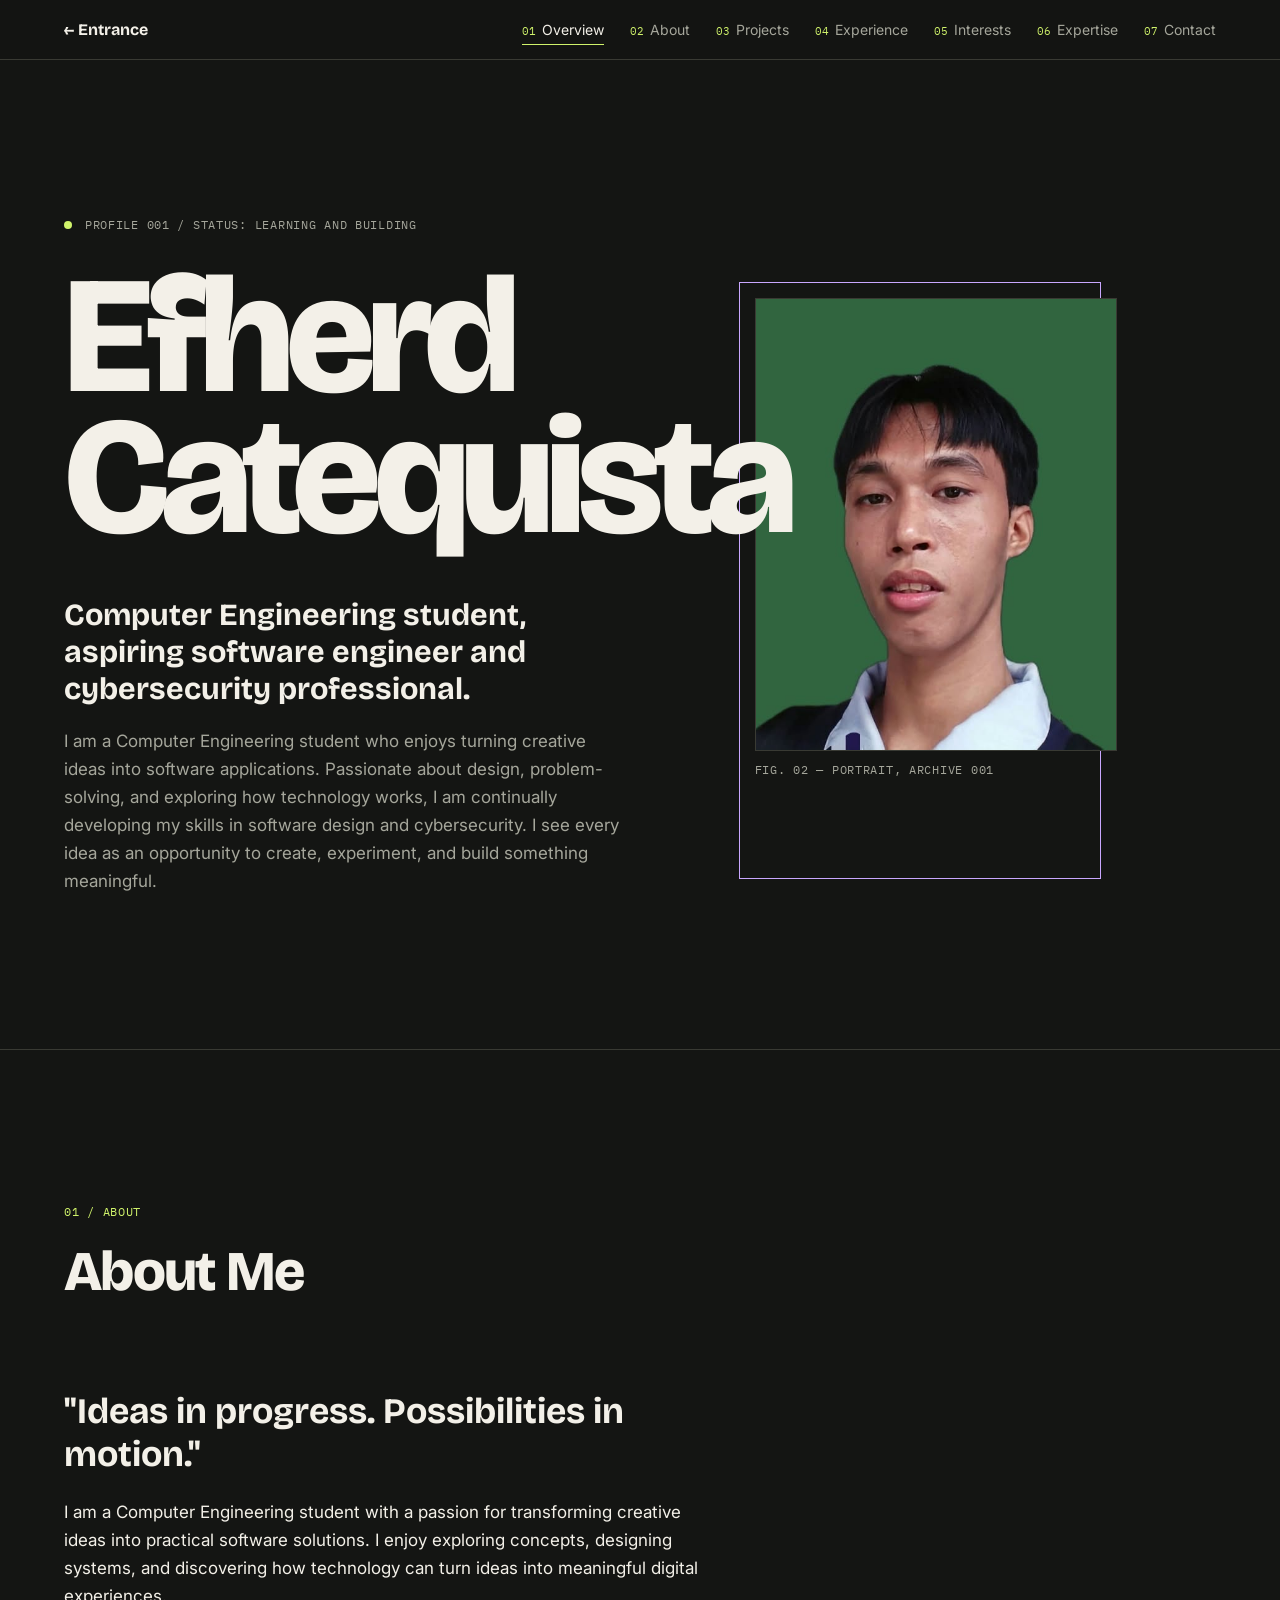
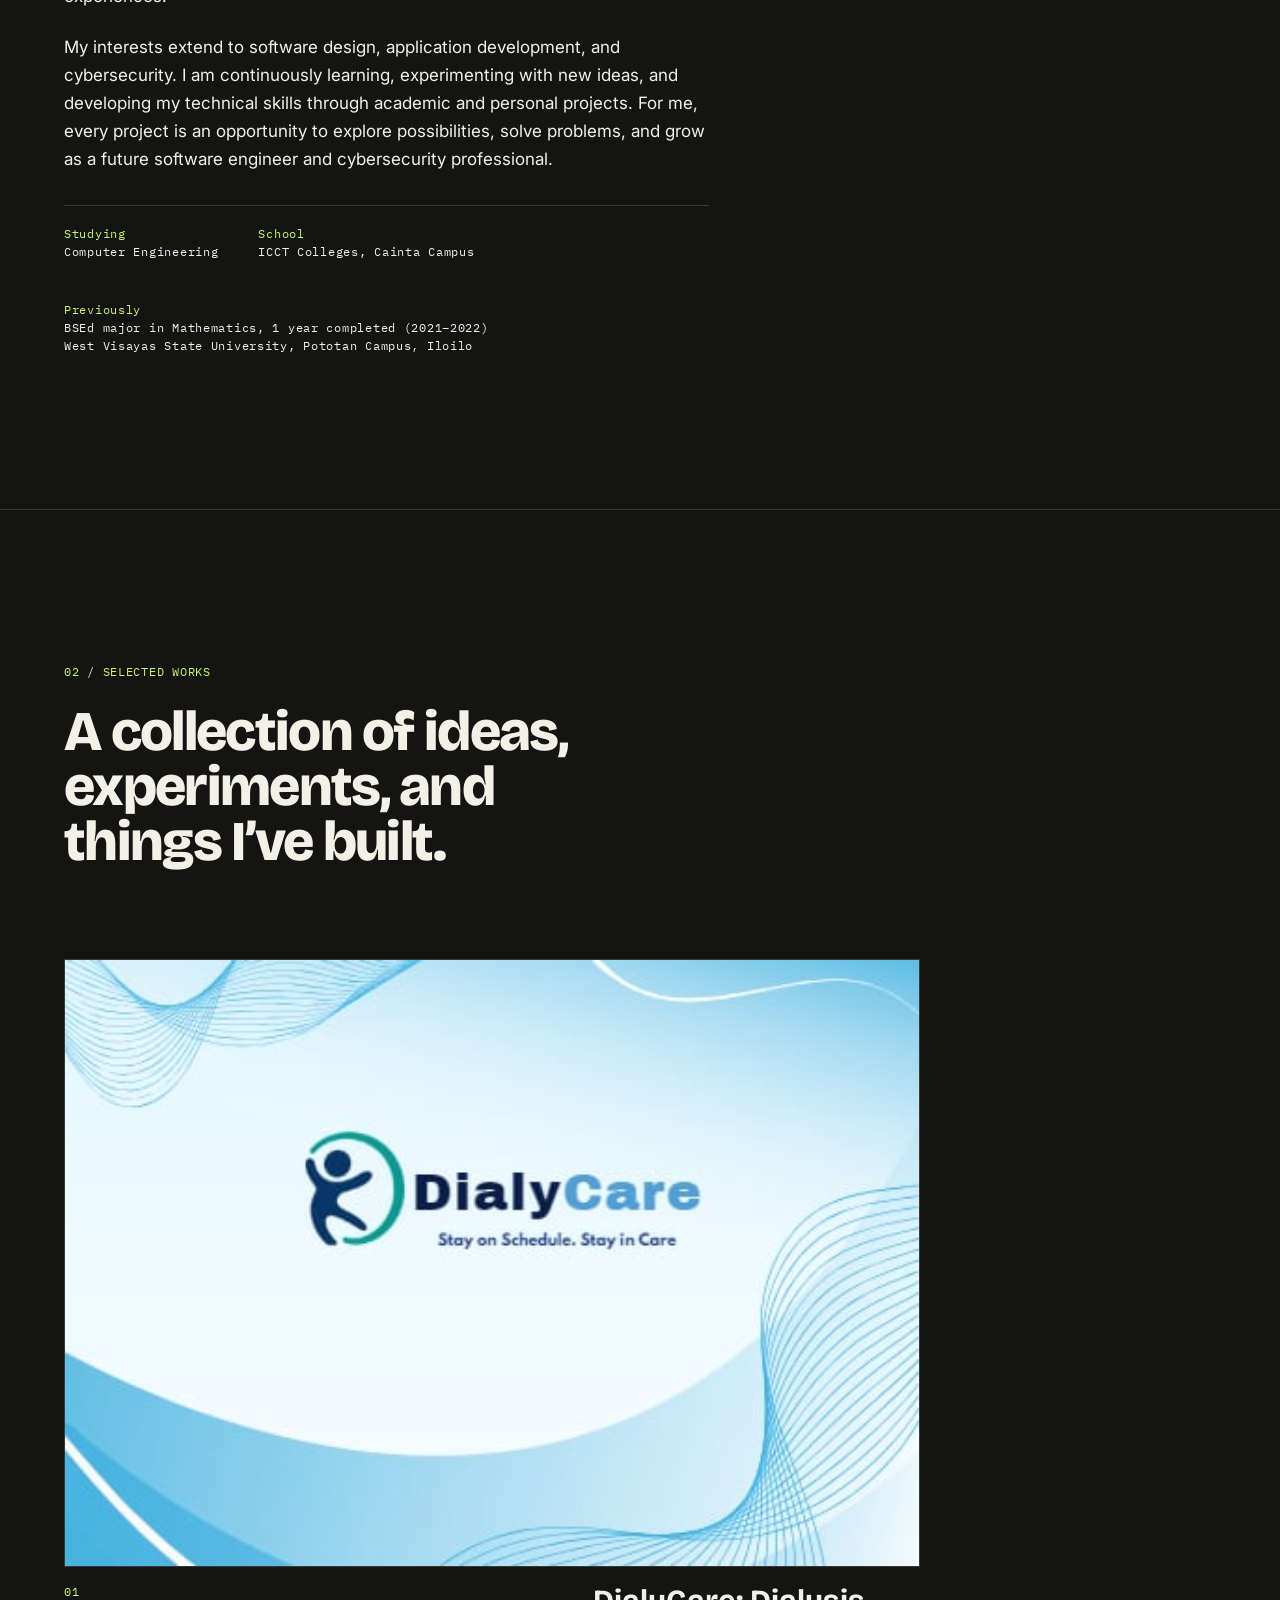
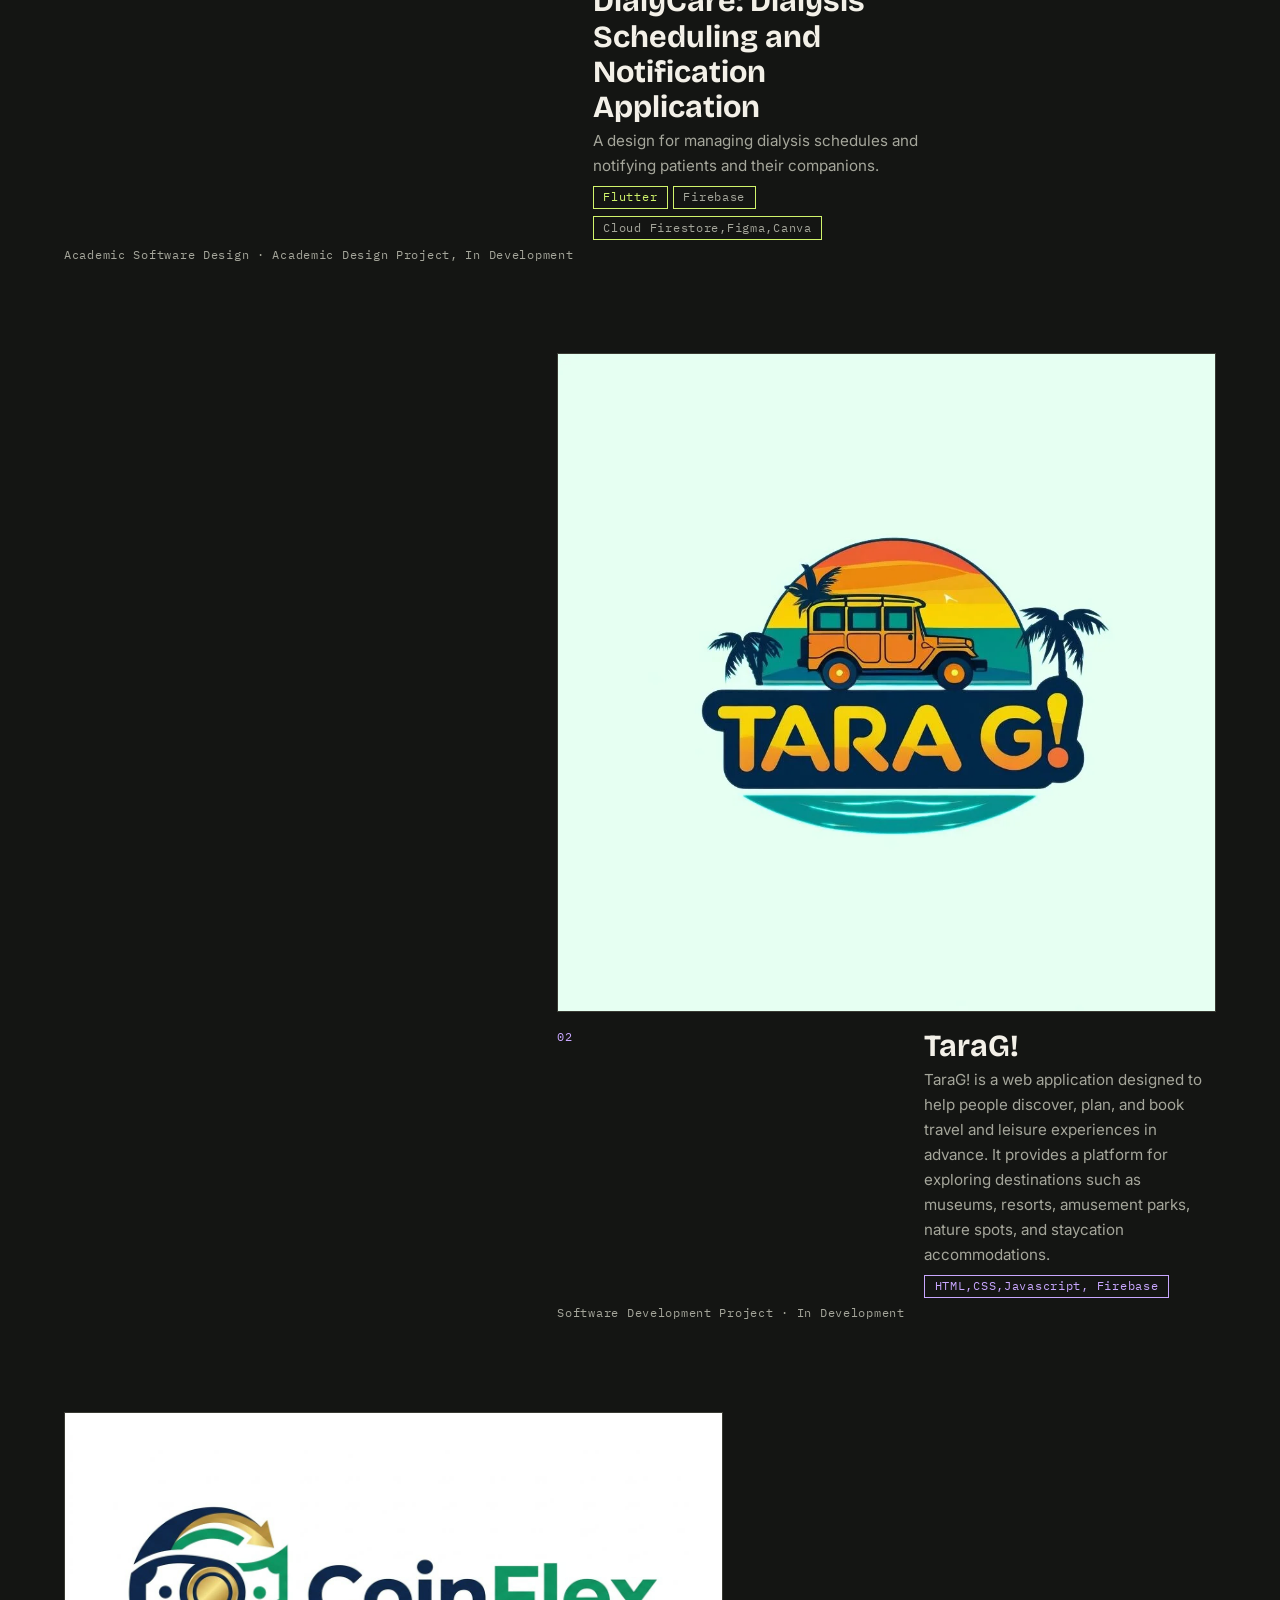
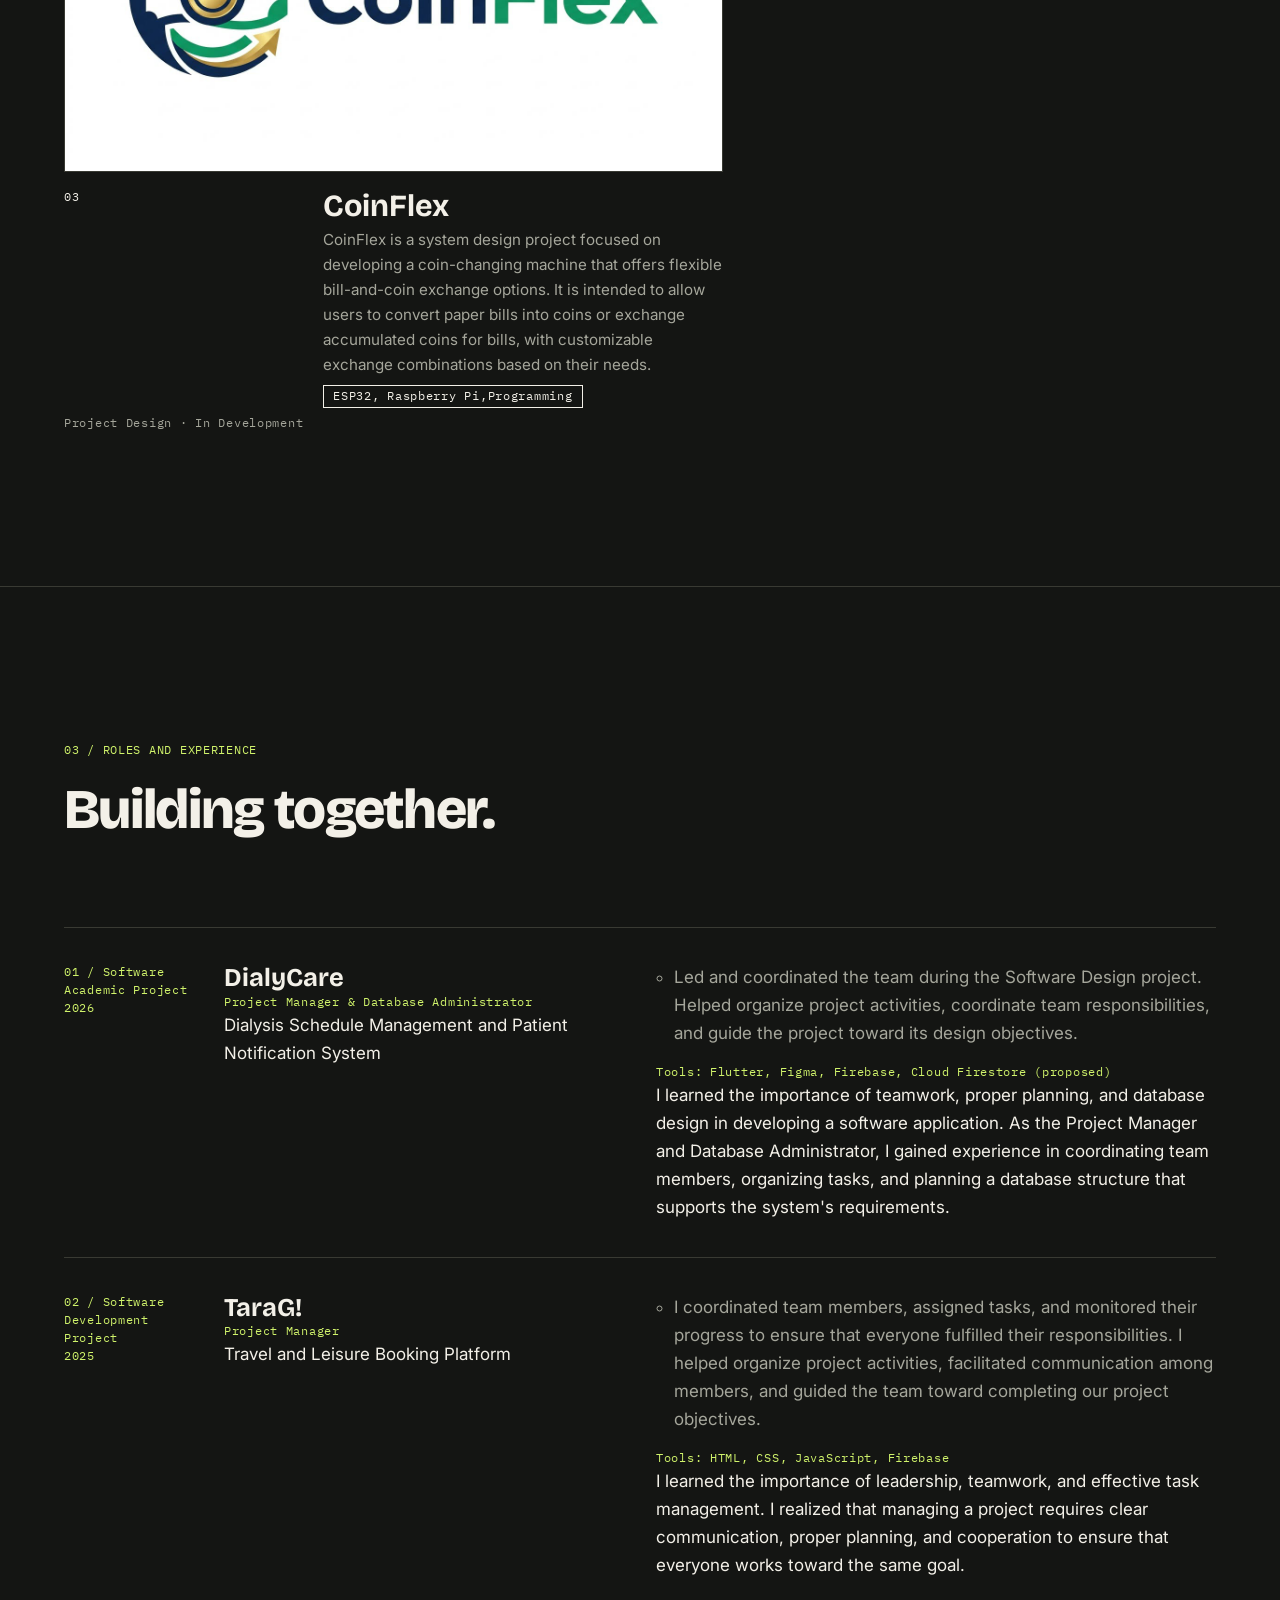
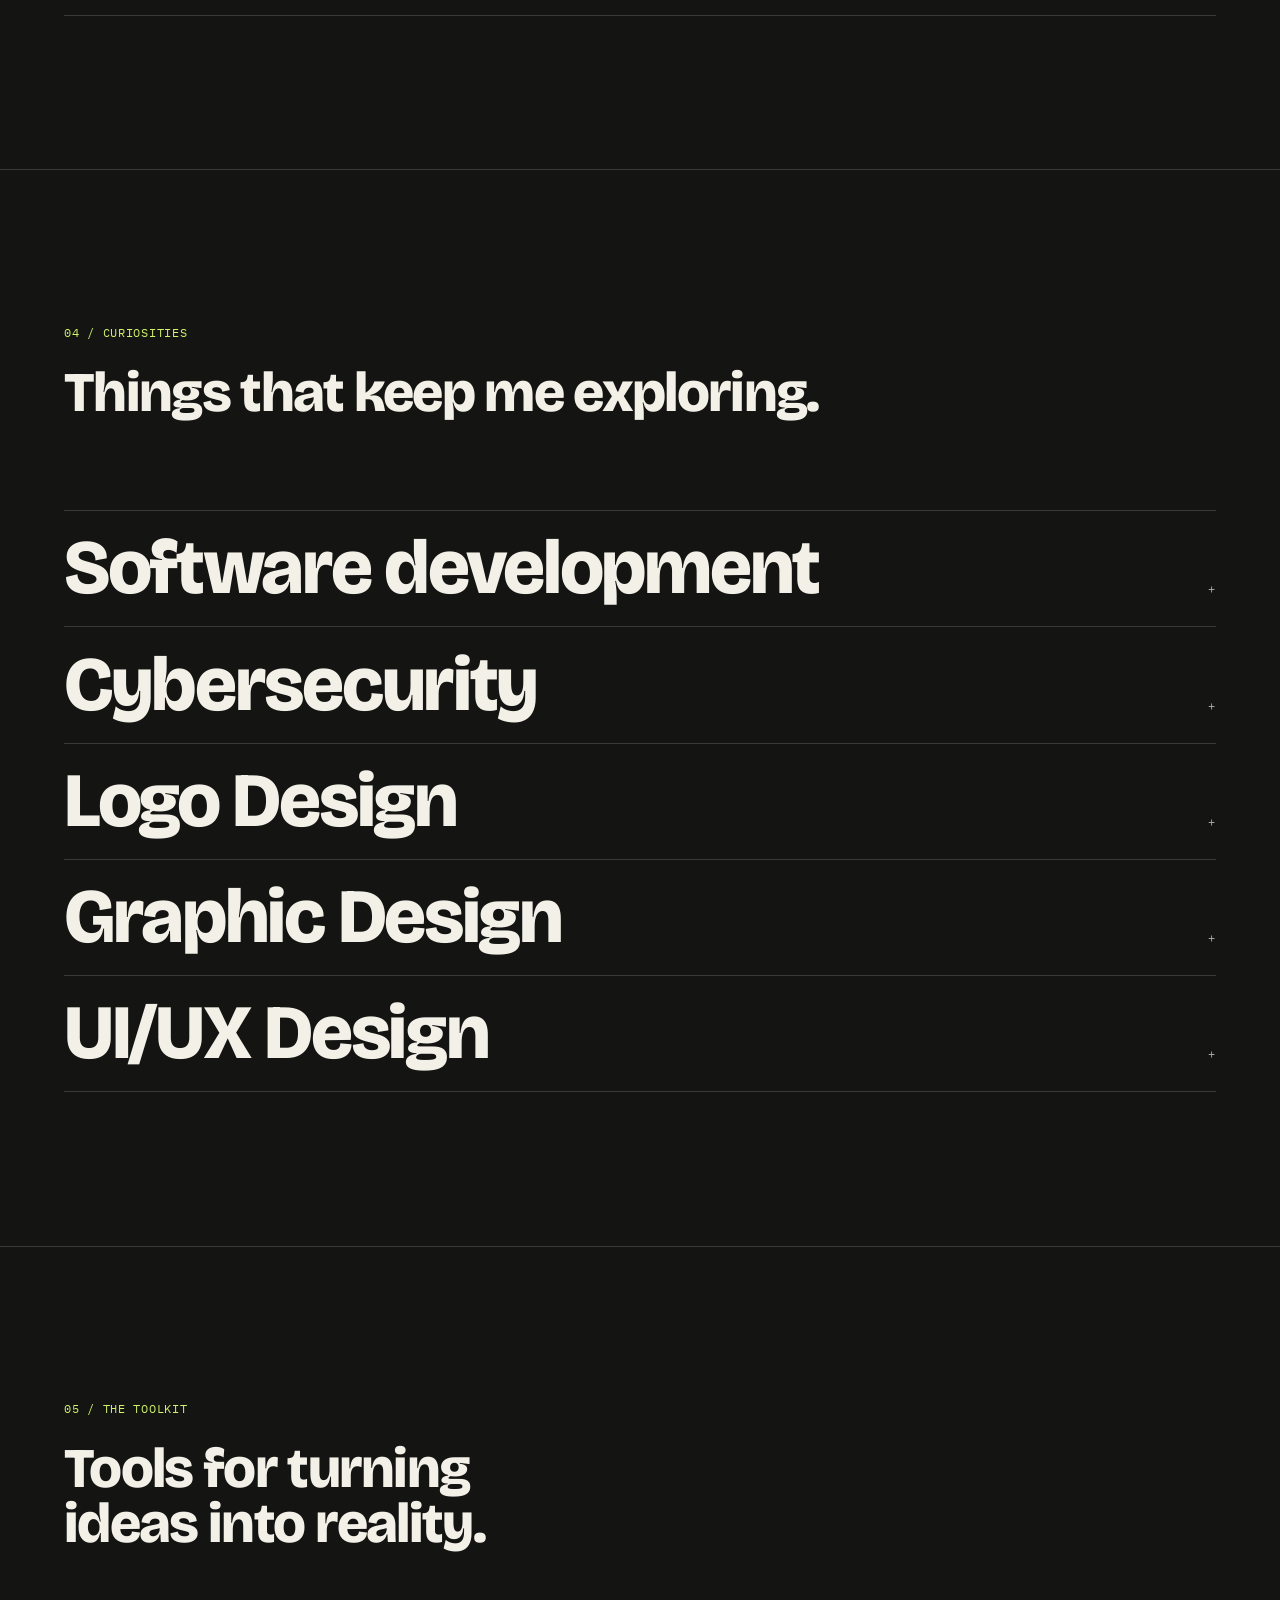
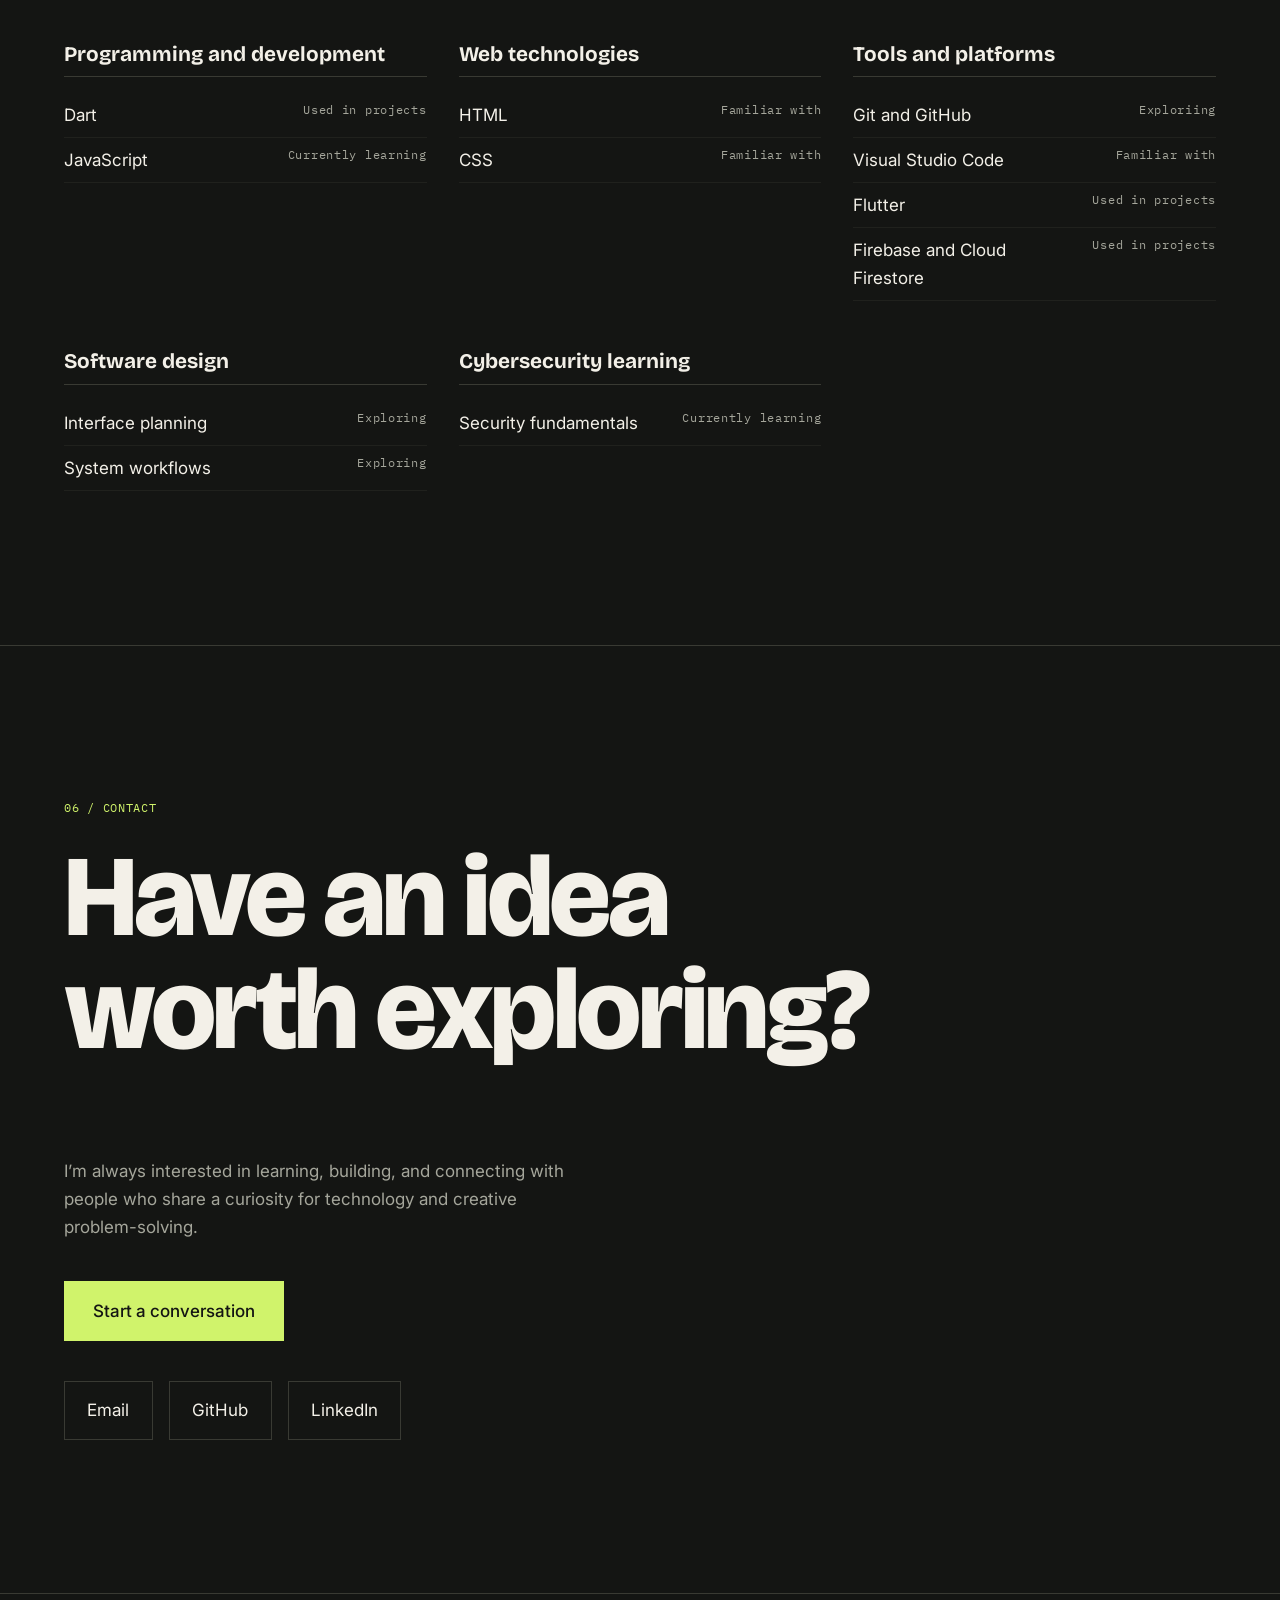
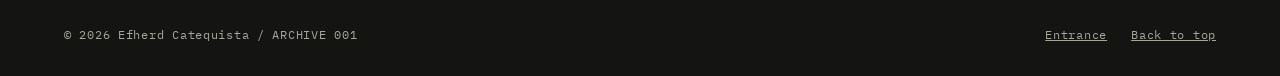
==== portfolio.html @ f5282146 "Add personal portfolio website" ====
<!DOCTYPE html>
<html lang="en">
<head>
<meta charset="utf-8">
<meta name="viewport" content="width=device-width, initial-scale=1">
<title>Portfolio — Efherd Catequista · The Digital Archive</title>
<meta name="description" content="Portfolio of a Computer Engineering student exploring software development, application design, and cybersecurity.">
<link rel="preconnect" href="https://fonts.googleapis.com">
<link rel="preconnect" href="https://fonts.gstatic.com" crossorigin>
<link href="https://fonts.googleapis.com/css2?family=Bricolage+Grotesque:opsz,wght@12..96,400;12..96,700;12..96,800&family=IBM+Plex+Mono:wght@400&family=Inter:wght@400;500&display=swap" rel="stylesheet">
<link rel="stylesheet" href="style.css">
</head>
<body class="page">
<a class="skip" href="#main">Skip to content</a>
<header id="site-nav" class="nav"></header>
<main id="main">
<section id="overview" class="section ov">
<p class="ov__meta mono"><i aria-hidden="true"></i>PROFILE 001 / STATUS: LEARNING AND BUILDING</p>
<h1 class="ov__title">Efherd<br>Catequista</h1>
<div class="ov__copy"><p class="ov__lead">Computer Engineering student, aspiring software engineer and cybersecurity professional.</p>
<p>I am a Computer Engineering student who enjoys turning creative ideas into software applications. Passionate about design, problem-solving, and exploring how technology works, I am continually developing my skills in software design and cybersecurity. I see every idea as an opportunity to create, experiment, and build something meaningful. </p></div>
<figure class="ov__fig"><div id="ov-fig"></div><figcaption class="mono">FIG. 02 — PORTRAIT, ARCHIVE 001</figcaption></figure>
</section>
<section id="about" class="section ">
<p class="label mono">01 / ABOUT</p>
<h2 class="display">About Me</h2>
<div class="about__grid"><div class="about__copy"><p class="about__big">"Ideas in progress. Possibilities in motion."</p>
<p>I am a Computer Engineering student with a passion for transforming creative ideas into practical software solutions. I enjoy exploring concepts, designing systems, and discovering how technology can turn ideas into meaningful digital experiences.</p>
<p>My interests extend to software design, application development, and cybersecurity. I am continuously learning, experimenting with new ideas, and developing my technical skills through academic and personal projects. For me, every project is an opportunity to explore possibilities, solve problems, and grow as a future software engineer and cybersecurity professional.</p></div>
<dl class="meta mono"><div><dt>Studying</dt><dd>Computer Engineering</dd></div><div><dt>School</dt><dd>ICCT Colleges, Cainta Campus</dd></div><div><dt>Previously</dt><dd>BSEd major in Mathematics, 1 year completed (2021–2022)<br>West Visayas State University, Pototan Campus, Iloilo</dd></div></dl></div>
</section>
<section id="projects" class="section ">
<p class="label mono">02 / SELECTED WORKS</p>
<h2 class="display">A collection of ideas, experiments, and things I’ve built.</h2>
<div id="gallery" class="gallery"></div>
</section>
<section id="experience" class="section ">
<p class="label mono">03 / ROLES AND EXPERIENCE</p>
<h2 class="display">Building together.</h2>
<ol id="roles" class="roles"></ol>
</section>
<section id="interests" class="section ">
<p class="label mono">04 / CURIOSITIES</p>
<h2 class="display">Things that keep me exploring.</h2>
<div id="interest-list" class="interests"></div>
</section>
<section id="expertise" class="section ">
<p class="label mono">05 / THE TOOLKIT</p>
<h2 class="display">Tools for turning ideas into reality.</h2>
<div id="skill-list" class="skills"></div>
</section>
<section id="contact" class="section contact">
<p class="label mono">06 / CONTACT</p>
<h2 class="display display--xl">Have an idea worth exploring?</h2>
<p class="contact__text">I’m always interested in learning, building, and connecting with people who share a curiosity for technology and creative problem-solving.</p>
<a class="btn" id="contact-main" href="#contact">Start a conversation</a>
<ul id="contact-list" class="contact__links"></ul>
</section>
</main>
<footer id="site-footer" class="footer mono"></footer>
<dialog id="case" class="case" aria-labelledby="case-title"><button class="case__close" id="case-close">Back to gallery</button><div id="case-body"></div></dialog>
<script src="script.js"></script>
</body>
</html>
---- style.css ----
/* ===== Design tokens ===== */
:root{--bg:#141513;--bg2:#20211D;--text:#F3F0E8;--muted:#A5A69B;--accent:#D0F36B;--accent2:#C9A7FF;--line:#393A33;
--display:'Bricolage Grotesque',system-ui,sans-serif;--body:'Inter',system-ui,sans-serif;--mono:'IBM Plex Mono',ui-monospace,monospace;
--pad:clamp(1.25rem,5vw,5rem)}
*{box-sizing:border-box;margin:0}
html{scroll-behavior:smooth;scroll-padding-top:4rem}
body{background:var(--bg);color:var(--text);font:400 1.0625rem/1.65 var(--body);overflow-x:hidden}
img{max-width:100%;display:block}
a{color:inherit}
:focus-visible{outline:2px solid var(--accent);outline-offset:3px}
.skip{position:absolute;left:-999px}.skip:focus{left:1rem;top:1rem;background:var(--accent);color:#141513;padding:.5rem 1rem;z-index:99}
.mono{font:400 .75rem/1.5 var(--mono);letter-spacing:.06em;color:var(--muted)}
.display{font:800 clamp(2.4rem,6.5vw,6rem)/.98 var(--display);letter-spacing:-.03em;max-width:16ch;text-wrap:balance}
.display--xl{font-size:clamp(3rem,9vw,8.5rem);max-width:12ch}
.label{margin-bottom:1.5rem;color:var(--accent)}
.section{padding:clamp(5rem,12vw,10rem) var(--pad);border-top:1px solid var(--line)}
.section>.display{margin-bottom:clamp(3rem,7vw,6rem);font-size:clamp(2.2rem,5vw,3.5rem);max-width:22ch}
.section>.display--xl{font-size:clamp(3rem,9vw,8rem);max-width:12ch}

/* Nav */
.nav{position:fixed;inset:0 0 auto;z-index:50;display:flex;justify-content:space-between;align-items:center;padding:.9rem var(--pad);background:rgba(20,21,19,.92);border-bottom:1px solid var(--line)}
.nav__brand{font:700 1rem var(--display);text-decoration:none}
.nav__menu{display:flex;gap:1.6rem;font-size:.875rem}
.nav__menu a{text-decoration:none;color:var(--muted);padding:.2rem 0;border-bottom:1px solid transparent;transition:color .2s,border-color .2s}
.nav__menu a:hover,.nav__menu a.active{color:var(--text);border-color:var(--accent)}
.nav__toggle{display:none;background:none;color:var(--text);border:1px solid var(--line);padding:.5rem 1rem;font:inherit;cursor:pointer}

/* Hero */
.btn{display:inline-block;background:var(--accent);color:#141513;font-weight:500;padding:1rem 1.8rem;text-decoration:none;position:relative;overflow:hidden;transition:transform .25s}
.btn:hover{transform:translate(-3px,-3px);box-shadow:3px 3px 0 var(--text)}
.link{text-decoration:none;border-bottom:1px solid var(--line);padding-bottom:2px;transition:border-color .2s}
.link:hover{border-color:var(--accent)}
@keyframes rise{from{opacity:0;transform:translateY(40px)}}
@keyframes fade{from{opacity:0}}

/* Figures & placeholders */
.fig{position:relative;border:1px solid var(--line);background:var(--bg2);overflow:hidden}
.fig img{width:100%;height:100%;object-fit:cover;transition:transform .6s}
.fig:hover img{transform:scale(1.04)}
.fig--portrait{aspect-ratio:4/5}.fig--wide{aspect-ratio:16/10}.fig--tall{aspect-ratio:3/4}.fig--sq{aspect-ratio:1}
.ph{position:absolute;inset:0;display:flex;flex-direction:column;justify-content:center;align-items:center;gap:.4rem;text-align:center;padding:1rem;border:1px dashed var(--line);margin:.6rem;inset:0}
.ph b{font:700 1rem var(--display);color:var(--text)}

/* About */
.about__grid{display:grid;grid-template-columns:repeat(12,1fr);gap:2rem var(--pad)}
.about__copy{grid-column:1/8;display:grid;gap:1.4rem;max-width:62ch}
.about__big{font:700 clamp(1.5rem,2.8vw,2.4rem)/1.2 var(--display)}
.about__grid figure{grid-column:9/13;margin-top:4rem}
.meta{grid-column:1/8;display:flex;gap:2.5rem;flex-wrap:wrap;border-top:1px solid var(--line);padding-top:1.2rem}
.meta dt{color:var(--accent)}.meta dd{color:var(--text)}

/* Gallery: deliberately uneven placement */
.gallery{display:grid;grid-template-columns:repeat(12,1fr);gap:clamp(3rem,7vw,6rem) 2rem}
.piece{cursor:pointer;background:none;border:0;color:inherit;text-align:left;font:inherit;padding:0}
.piece:nth-child(1){grid-column:1/10}
.piece:nth-child(2){grid-column:6/13}
.piece:nth-child(3){grid-column:1/8}
.piece:nth-child(n+4){grid-column:span 6}
.piece__cap{display:grid;grid-template-columns:auto 1fr;gap:.2rem 1.2rem;margin-top:1rem}
.piece__cap .mono:first-child{color:var(--accent);grid-row:span 3}
.piece h3{font:700 clamp(1.3rem,2.4vw,2rem)/1.15 var(--display)}
.piece p{color:var(--muted);font-size:.95rem;max-width:52ch}
.piece .tag,.piece__cap .mono:first-child{border-color:var(--pc,var(--accent))}.piece__cap .mono:first-child{color:var(--pc,var(--accent))}
.piece:hover h3{text-decoration:underline;text-decoration-color:var(--accent);text-underline-offset:6px}
.tag{display:inline-block;border:1px solid var(--line);padding:.1rem .6rem;margin:.2rem .3rem .2rem 0}

/* Roles */
.roles{list-style:none;padding:0}
.role{display:grid;grid-template-columns:8rem 1fr 1.4fr;gap:2rem;padding:2.2rem 0;border-top:1px solid var(--line)}
.role:last-child{border-bottom:1px solid var(--line)}
.role h3{font:700 1.6rem/1.15 var(--display)}
.role ul{padding-left:1.1rem;color:var(--muted)}
.role .mono{color:var(--accent)}

/* Interests */
.interests{border-top:1px solid var(--line)}
.int{border-bottom:1px solid var(--line)}
.int button{all:unset;box-sizing:border-box;width:100%;cursor:pointer;display:flex;justify-content:space-between;align-items:baseline;padding:1.2rem 0;font:800 clamp(2rem,6vw,5rem)/1 var(--display);letter-spacing:-.03em;transition:color .2s,padding .3s}
.int button:hover,.int button[aria-expanded=true]{color:var(--accent);padding-left:1rem}
.int button:focus-visible{outline:2px solid var(--accent)}
.int .mono{font-weight:400;letter-spacing:.06em}
.int p{max-height:0;overflow:hidden;color:var(--muted);max-width:60ch;transition:max-height .4s,padding .4s}
.int button[aria-expanded=true]+p{max-height:12rem;padding-bottom:1.4rem}

/* Skills */
.skills{display:grid;grid-template-columns:repeat(3,1fr);gap:3rem 2rem}
.skills h3{font:700 1.3rem var(--display);border-bottom:1px solid var(--line);padding-bottom:.6rem;margin-bottom:1rem}
.skills .mono{display:block}
.skills ul{list-style:none;padding:0}
.skills li{display:flex;justify-content:space-between;gap:1rem;padding:.5rem 0;border-bottom:1px solid var(--bg2);transition:padding .2s,color .2s}
.skills li:hover{padding-left:.5rem;color:var(--accent)}
.lvl{white-space:nowrap}

/* Contact */
.contact__text{max-width:48ch;color:var(--muted);margin:2.5rem 0}
.contact__links{list-style:none;padding:0;display:flex;flex-wrap:wrap;gap:1rem}
.contact__links a{display:block;border:1px solid var(--line);padding:.9rem 1.4rem;text-decoration:none;transition:background .2s,color .2s,border-color .2s}
.contact__links a:hover{background:var(--accent);color:#141513;border-color:var(--accent)}
.footer{display:flex;justify-content:space-between;flex-wrap:wrap;gap:1rem;padding:2rem var(--pad);border-top:1px solid var(--line)}
.footer nav{display:flex;gap:1.5rem}

/* Case study */
.case{width:min(1000px,94vw);max-height:92vh;background:var(--bg);color:var(--text);border:1px solid var(--line);padding:clamp(1.2rem,4vw,3rem);overflow:auto}
.case::backdrop{background:rgba(0,0,0,.8)}
.case[open]{animation:fade .3s}
.case__close{position:sticky;top:0;float:right;background:var(--accent);color:#141513;border:0;padding:.6rem 1.1rem;font:500 .9rem var(--body);cursor:pointer}
.case h2{font:800 clamp(2rem,5vw,3.6rem)/1 var(--display);letter-spacing:-.03em;margin:.8rem 0 1.5rem;max-width:18ch}
.case h4{font:400 .75rem var(--mono);color:var(--accent);margin:2rem 0 .4rem;letter-spacing:.06em}
.case ul{padding-left:1.1rem}.case p,.case li{color:var(--muted);max-width:68ch}
.case .figs{display:grid;grid-template-columns:repeat(3,1fr);gap:1rem;margin-top:2rem}

/* Scroll reveal: one gentle fade, only for the gallery items */
.reveal{opacity:0;transition:opacity .8s}.reveal.in{opacity:1}

/* Tablet & mobile */
@media(max-width:900px){
 .nav__toggle{display:block}
 .nav__menu{position:fixed;inset:3.6rem 0 auto;flex-direction:column;gap:0;background:var(--bg);border-bottom:1px solid var(--line);display:none}
 .nav__menu.open{display:flex}.nav__menu a{padding:1rem var(--pad);border-bottom:1px solid var(--line)}
 .about__copy,.about__grid figure,.meta{grid-column:1/-1}.about__grid figure{margin-top:0;max-width:24rem}
 .gallery{display:flex;flex-direction:column}.piece{width:100%!important}.piece:nth-child(even){width:82%!important;align-self:flex-end}
 .role{grid-template-columns:1fr;gap:.8rem}
 .skills{grid-template-columns:1fr}.case .figs{grid-template-columns:1fr}
}
@media(prefers-reduced-motion:reduce){html{scroll-behavior:auto}*,*::before,*::after{animation:none!important;transition:none!important}.reveal{opacity:1}}

figure figcaption{margin-top:.6rem}
.nav__menu a span{color:var(--accent);margin-right:.4rem;font:400 .7rem var(--mono)}
.nav__menu a[aria-current=page]{color:var(--text);border-color:var(--accent)}
.page main{padding-top:4.5rem;animation:fade .5s}
.page .section:first-child{border-top:0}
.about__grid .tall{margin-top:4rem}

/* ===== Entrance ===== */
.entrance{overflow:hidden}
.e{animation:rise .8s var(--d,0s) cubic-bezier(.2,.7,.2,1) both}
.enter{display:inline-flex;gap:1rem;align-items:center;padding:1.1rem 1.8rem;border:1px solid var(--accent);color:var(--accent);font:500 .9rem var(--body);letter-spacing:.12em;text-transform:uppercase;text-decoration:none;position:relative;overflow:hidden;isolation:isolate;transition:color .3s}
.enter::before{content:"";position:absolute;inset:0;background:var(--accent);transform:translateX(-101%);transition:transform .4s cubic-bezier(.2,.7,.2,1);z-index:-1}
.enter:hover,.enter:focus-visible{color:#141513}.enter:hover::before,.enter:focus-visible::before{transform:none}
.enter i{font-style:normal;transition:transform .3s}.enter:hover i{transform:translate(4px,-4px)}
.enter{animation:rise .8s 1.3s both,ring 1.6s 2.2s 2 ease-out}
@keyframes ring{from{box-shadow:0 0 0 0 rgba(208,243,107,.45)}to{box-shadow:0 0 0 18px rgba(208,243,107,0)}}
.veil{position:fixed;inset:0;background:var(--bg);opacity:0;pointer-events:none;transition:opacity .4s;z-index:90}
.leaving .veil{opacity:1}
.veil::after{content:"";position:absolute;left:0;right:0;top:50%;height:1px;background:var(--accent);transform:scaleX(0);transform-origin:left;transition:transform .45s cubic-bezier(.7,0,.2,1)}
.leaving .veil::after{transform:scaleX(1)}
.veil.on{opacity:1;transition:none}.veil.on::after{transform:scaleX(1);transform-origin:right;transition:none}
@media(max-width:900px){
 .about__grid .tall{margin-top:0}
}

/* Entrance additions */
/* Portfolio overview */
.ov{display:grid;grid-template-columns:repeat(12,1fr);gap:0 2rem;padding-top:clamp(7rem,12vw,9rem)!important}
.ov__meta{grid-column:1/-1;display:flex;gap:.8rem;align-items:center;margin-bottom:2rem}
.ov__meta i{width:8px;height:8px;border-radius:50%;background:var(--accent)}
.ov__title{grid-column:1/-1;grid-row:2;position:relative;z-index:2;font:800 clamp(3.6rem,13vw,11rem)/.85 var(--display);letter-spacing:-.05em}
.ov__copy{grid-column:1/7;grid-row:3;margin-top:3rem;display:grid;gap:1.2rem;max-width:52ch}
.ov__lead{font:700 clamp(1.3rem,2.4vw,2rem)/1.2 var(--display)}
.ov__copy p:last-child{color:var(--muted)}
.ov__fig{grid-column:8/12;grid-row:2/4;position:relative;margin-top:2rem}
.ov__fig::before{content:"";position:absolute;inset:-1rem 1rem 1rem -1rem;border:1px solid var(--accent2)}
.ov__fig .fig{position:relative;aspect-ratio:4/5}
.contact .btn{margin-bottom:2rem}

/* Entrance: ambient motion + click-anywhere */

/* Whale and water */

/* Entrance world */
.entrance{overflow:hidden!important}
.world{position:fixed;inset:0}
#world{position:absolute;inset:0;width:100%;height:100%;touch-action:none;cursor:grab}
#world:active{cursor:grabbing}
.world::after{content:"";position:absolute;inset:0;pointer-events:none;background:radial-gradient(ellipse at center,transparent 50%,var(--bg) 100%)}
.hud{position:absolute;z-index:2;pointer-events:none}
.hud--top{inset:1.5rem var(--pad) auto;display:flex;justify-content:space-between}
.hud--fig{left:var(--pad);bottom:2rem;width:min(9rem,28vw)}
.hud--fig .fig{aspect-ratio:3/4}
.hud--cta{right:var(--pad);bottom:2rem;max-width:26rem;text-align:right;display:grid;gap:.8rem;justify-items:end}
.hud--cta .enter{pointer-events:auto}
.hud .role{color:var(--muted);font-size:.95rem}
.hud .quote{font:700 clamp(1.1rem,2vw,1.6rem)/1.15 var(--display)}
.sr{position:absolute;width:1px;height:1px;overflow:hidden;clip:rect(0 0 0 0)}
@media(max-width:700px){.hud .role{display:none}.hud--cta{max-width:calc(100% - 34vw - 2*var(--pad))}}

/* Once a picture loads, the frame takes its natural shape so nothing is cropped */
.fig.fit{aspect-ratio:auto}
.fig.fit img{height:auto;object-fit:contain}

/* Project and screenshot frames never crop: the frame follows the picture's own shape */
.fig:not(.fig--portrait){aspect-ratio:auto}
.fig:not(.fig--portrait):has(.ph){min-height:14rem}
.fig:not(.fig--portrait) img{display:block;width:100%;height:auto;object-fit:contain}

/* DialyCare panel: portrait phone screenshot on the left, the other two stacked on the right */
.case .figs{grid-template-columns:5fr 7fr;align-items:start}
.case .figs .fig:first-child{grid-row:span 2}
@media(max-width:700px){.case .figs{grid-template-columns:1fr}.case .figs .fig:first-child{grid-row:auto}}

/* DialyCare panel, version 3 (search "version 3" to confirm this file is the new one):
   each picture is sized by its own shape, so pictures in a row are the same height and no frame has empty space */
.case .figs{display:flex;flex-wrap:wrap;gap:1rem;align-items:flex-start}
.case .figs .fig{flex:var(--r,1) 1 0;min-width:0}
.case .figs .fig:nth-child(3){flex:0 0 min(100%,34rem)}
@media(max-width:700px){.case .figs .fig,.case .figs .fig:nth-child(3){flex:1 1 100%}}
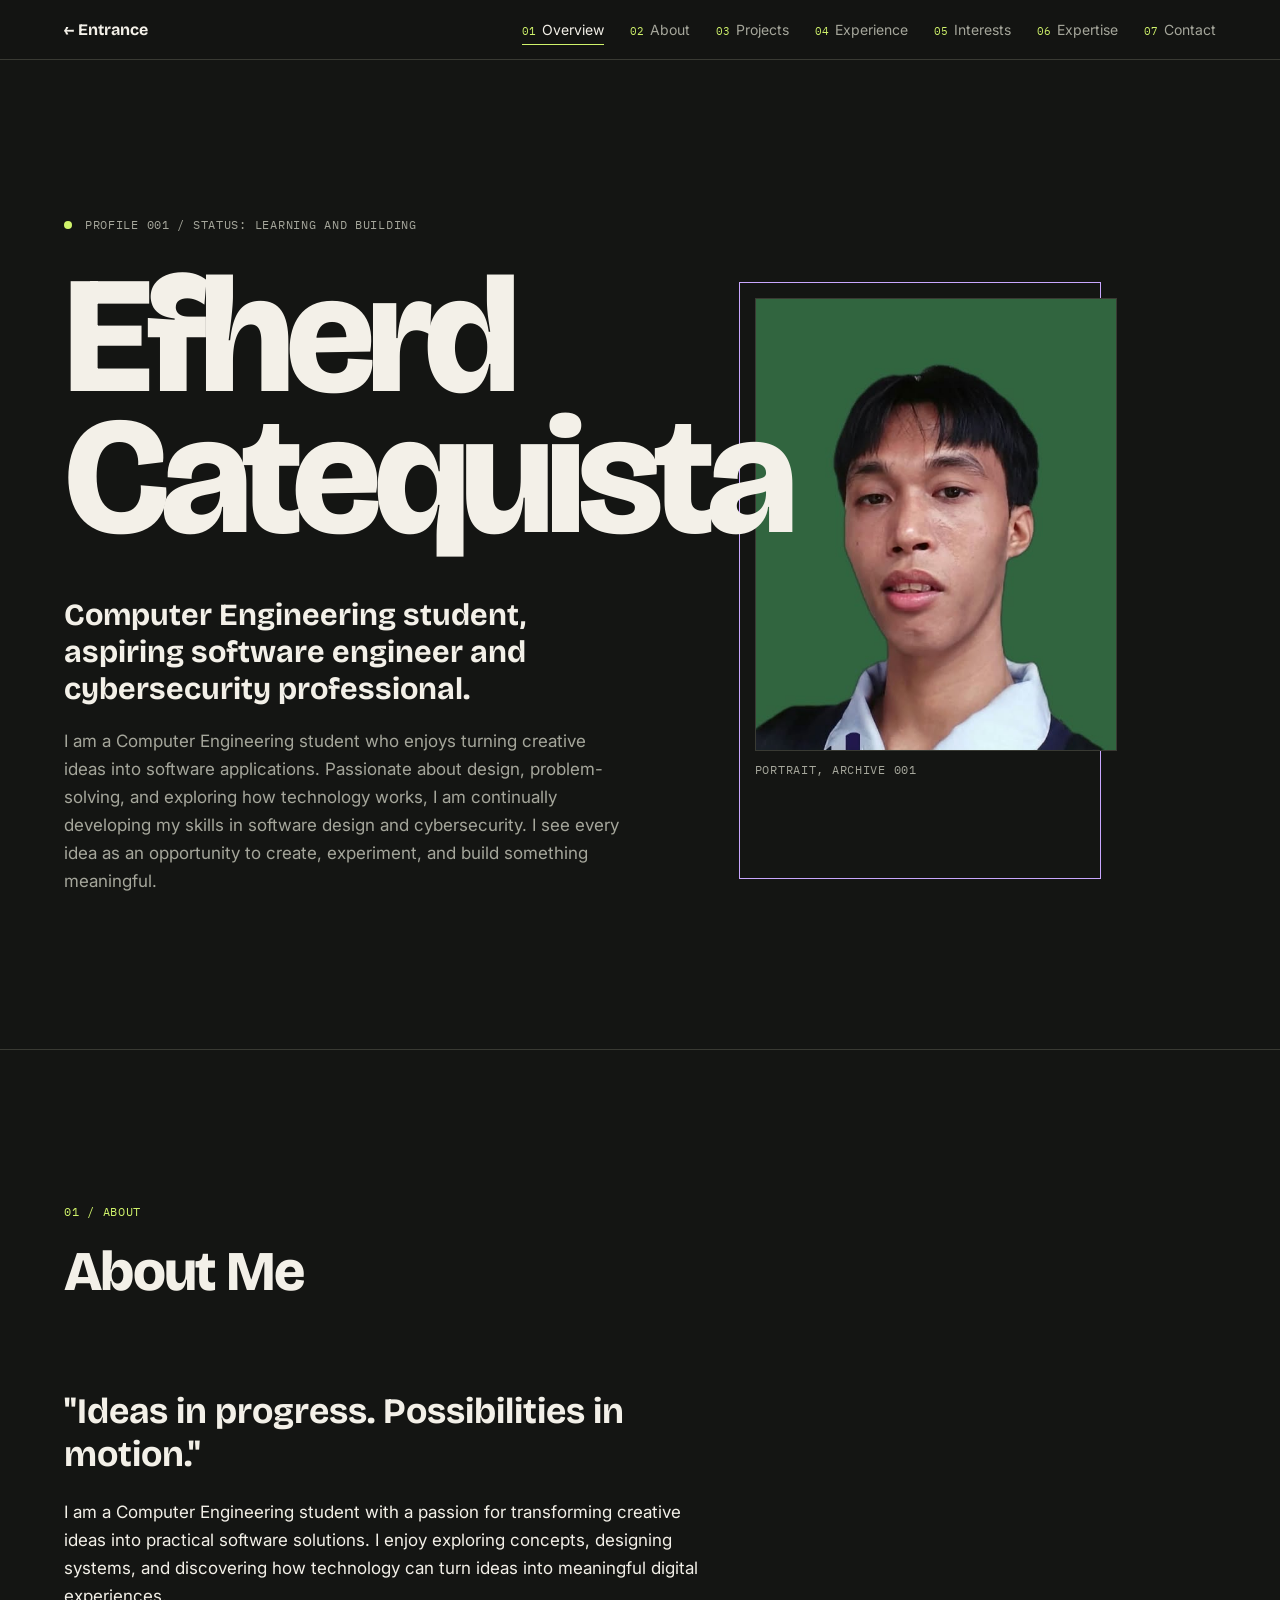
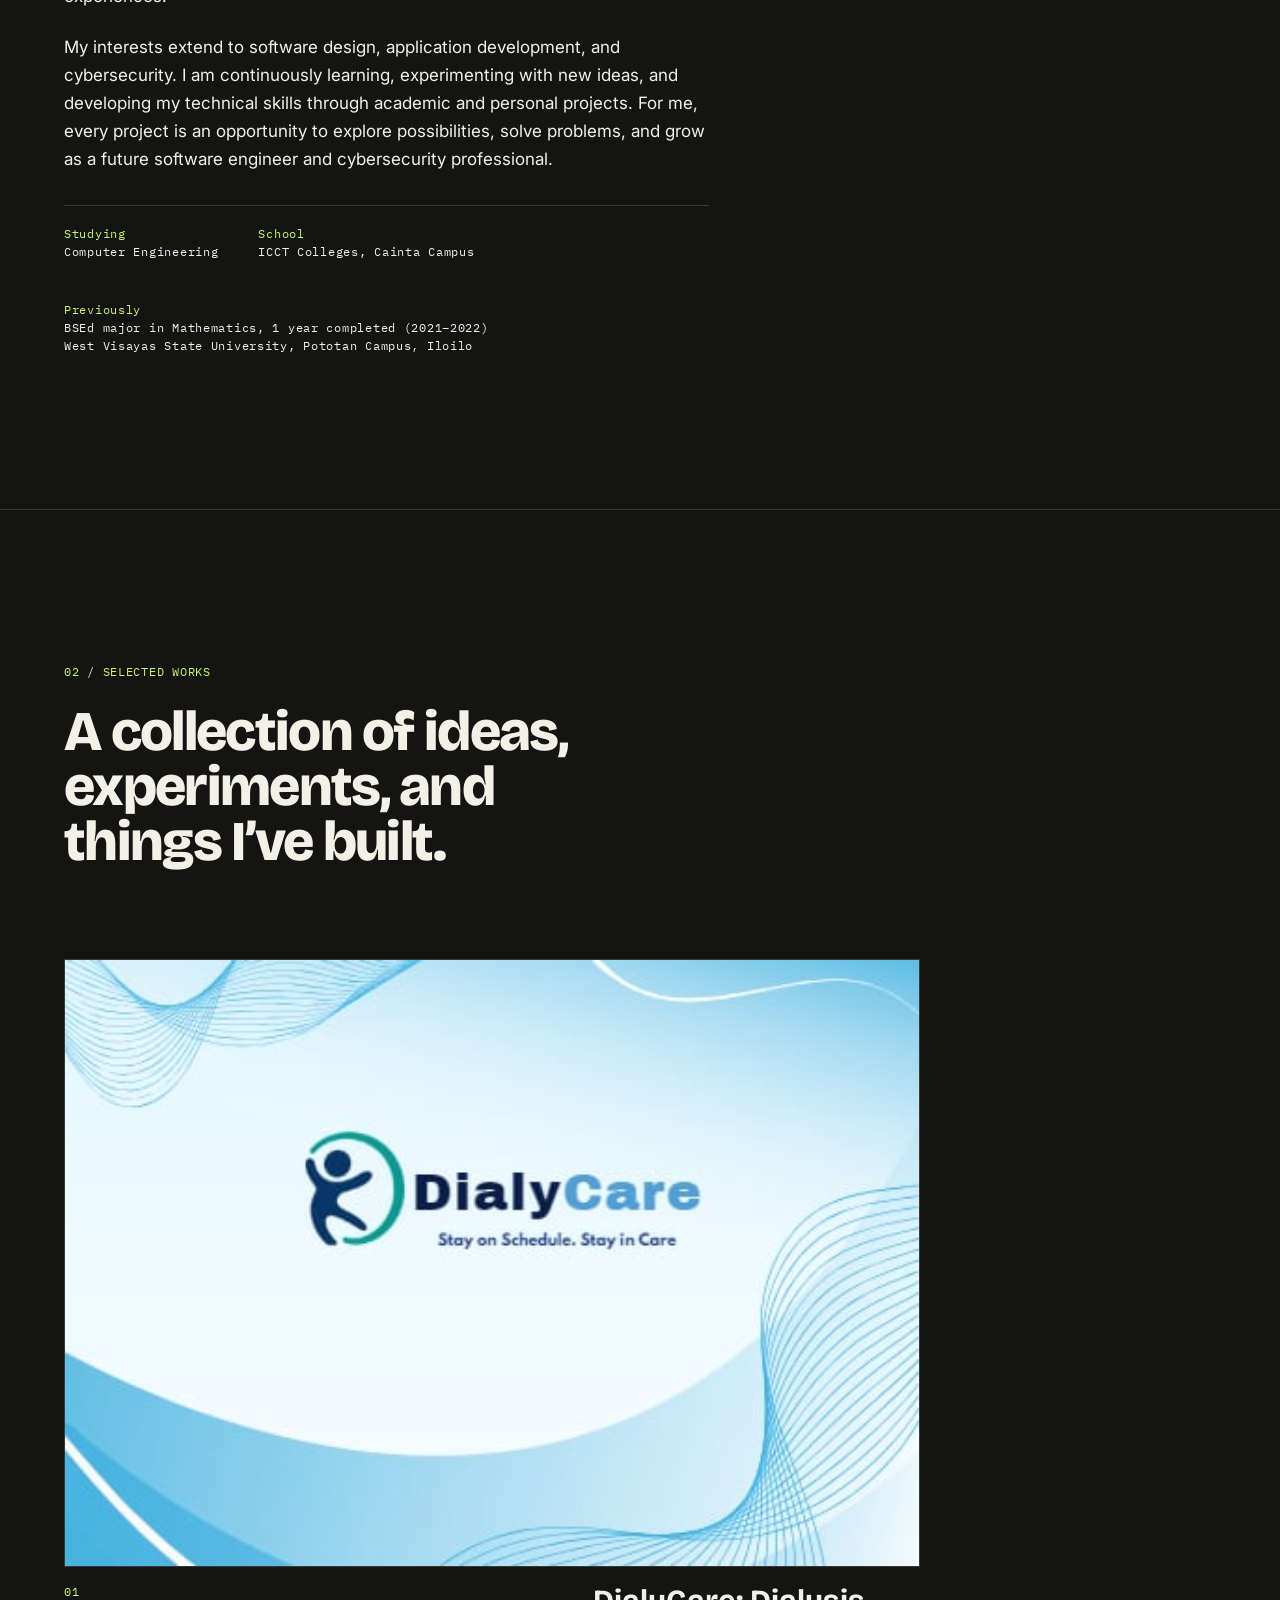
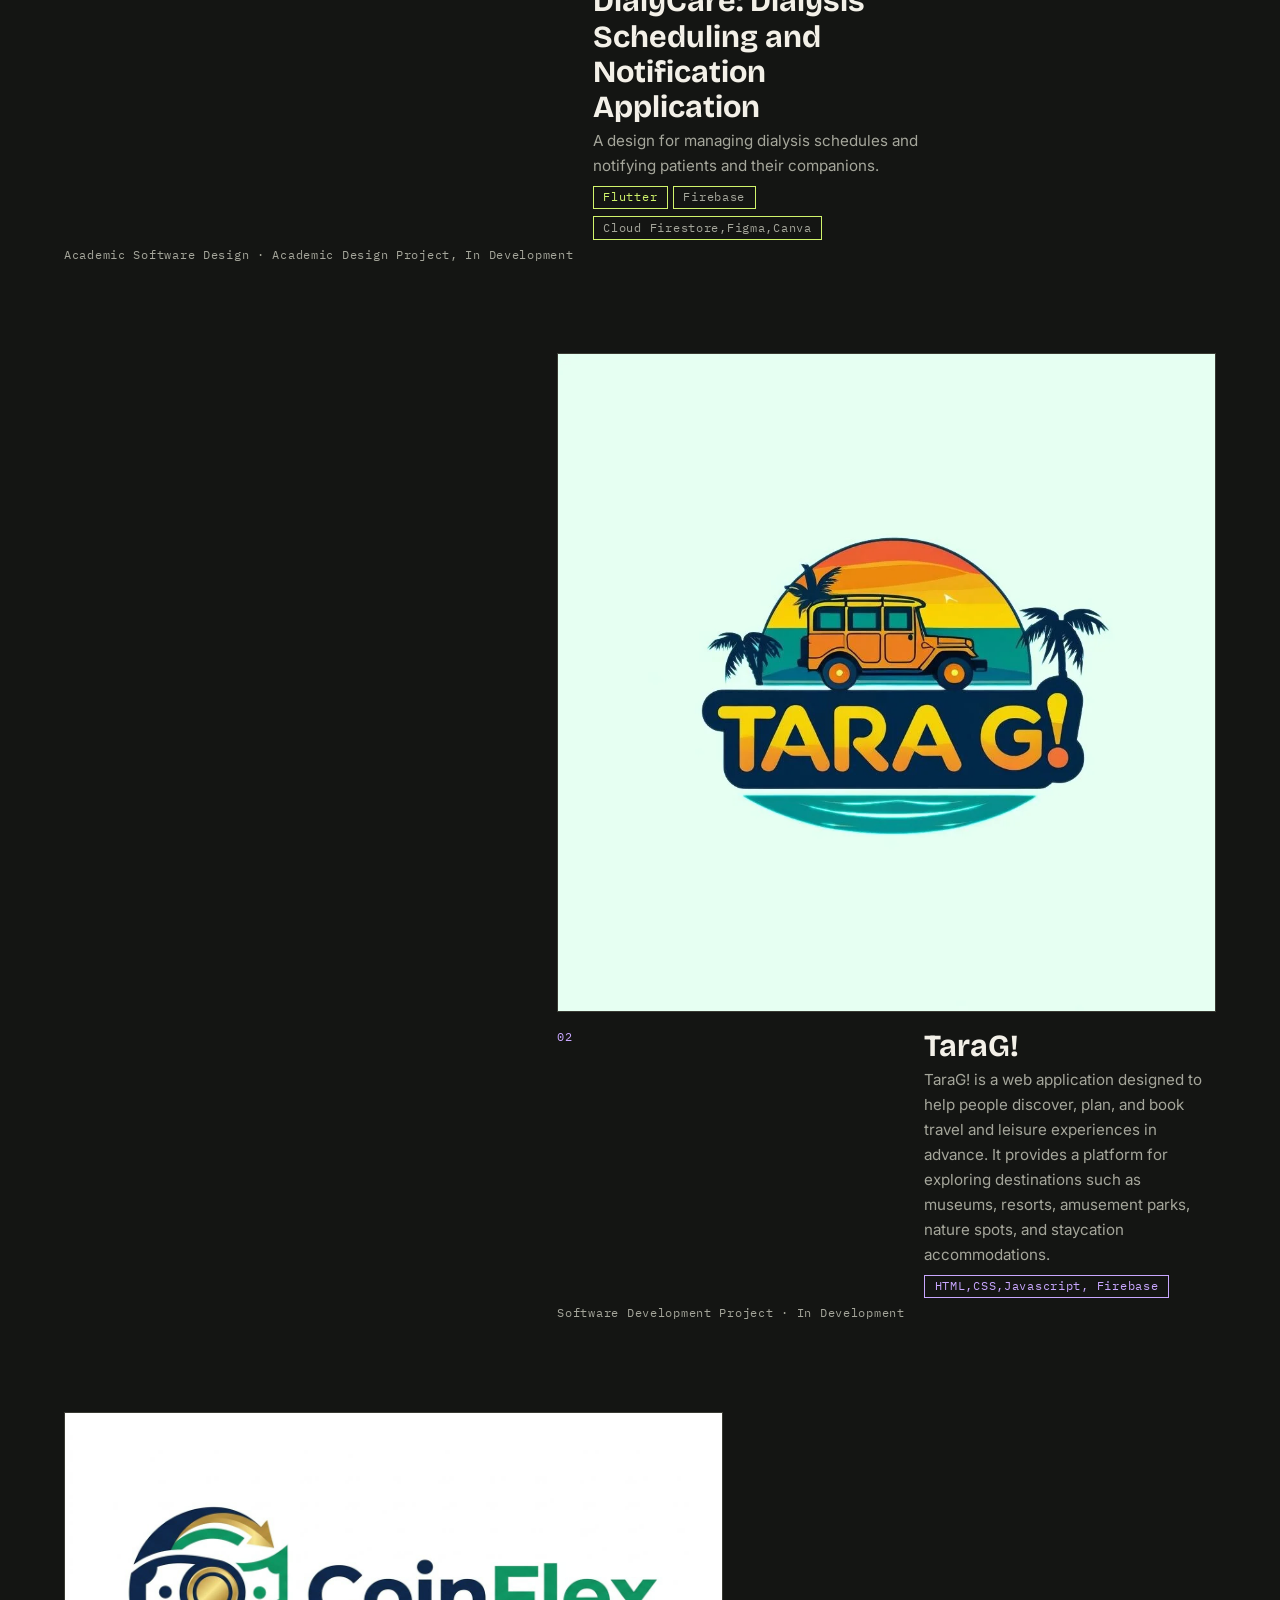
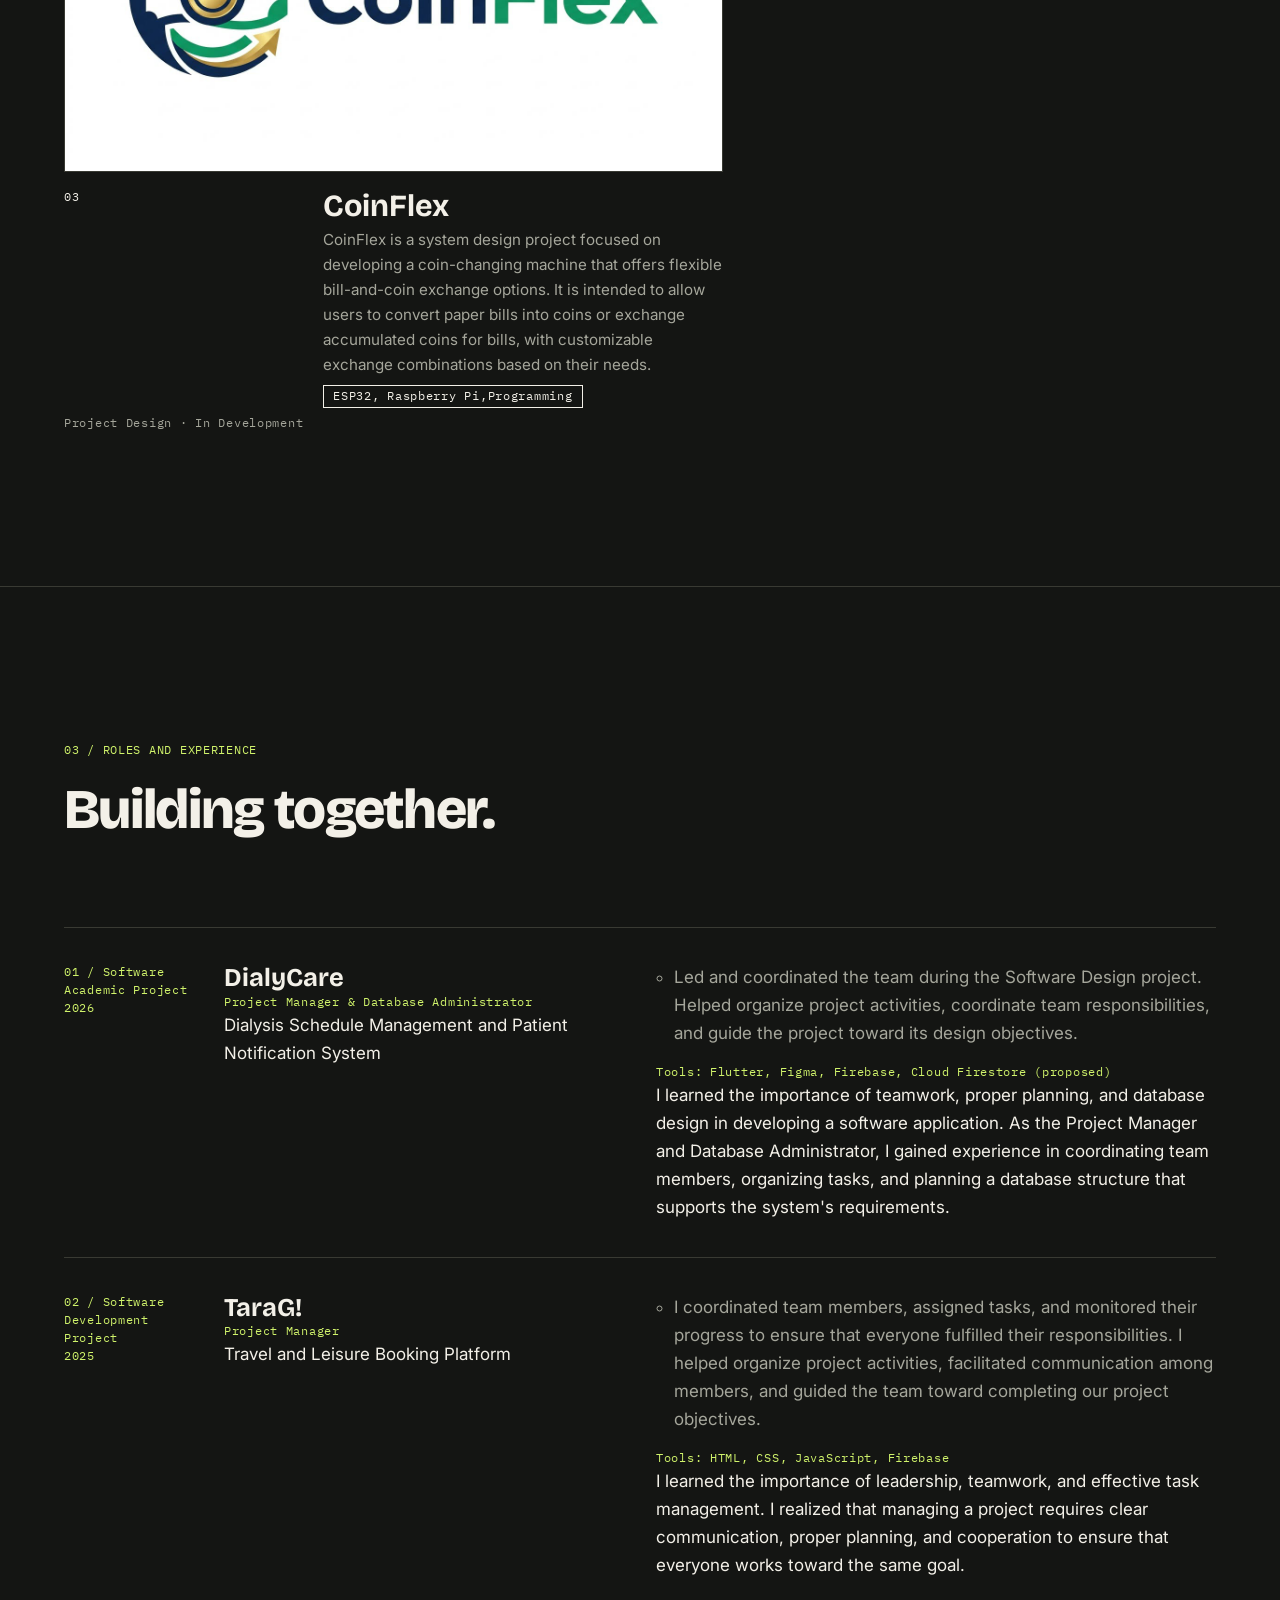
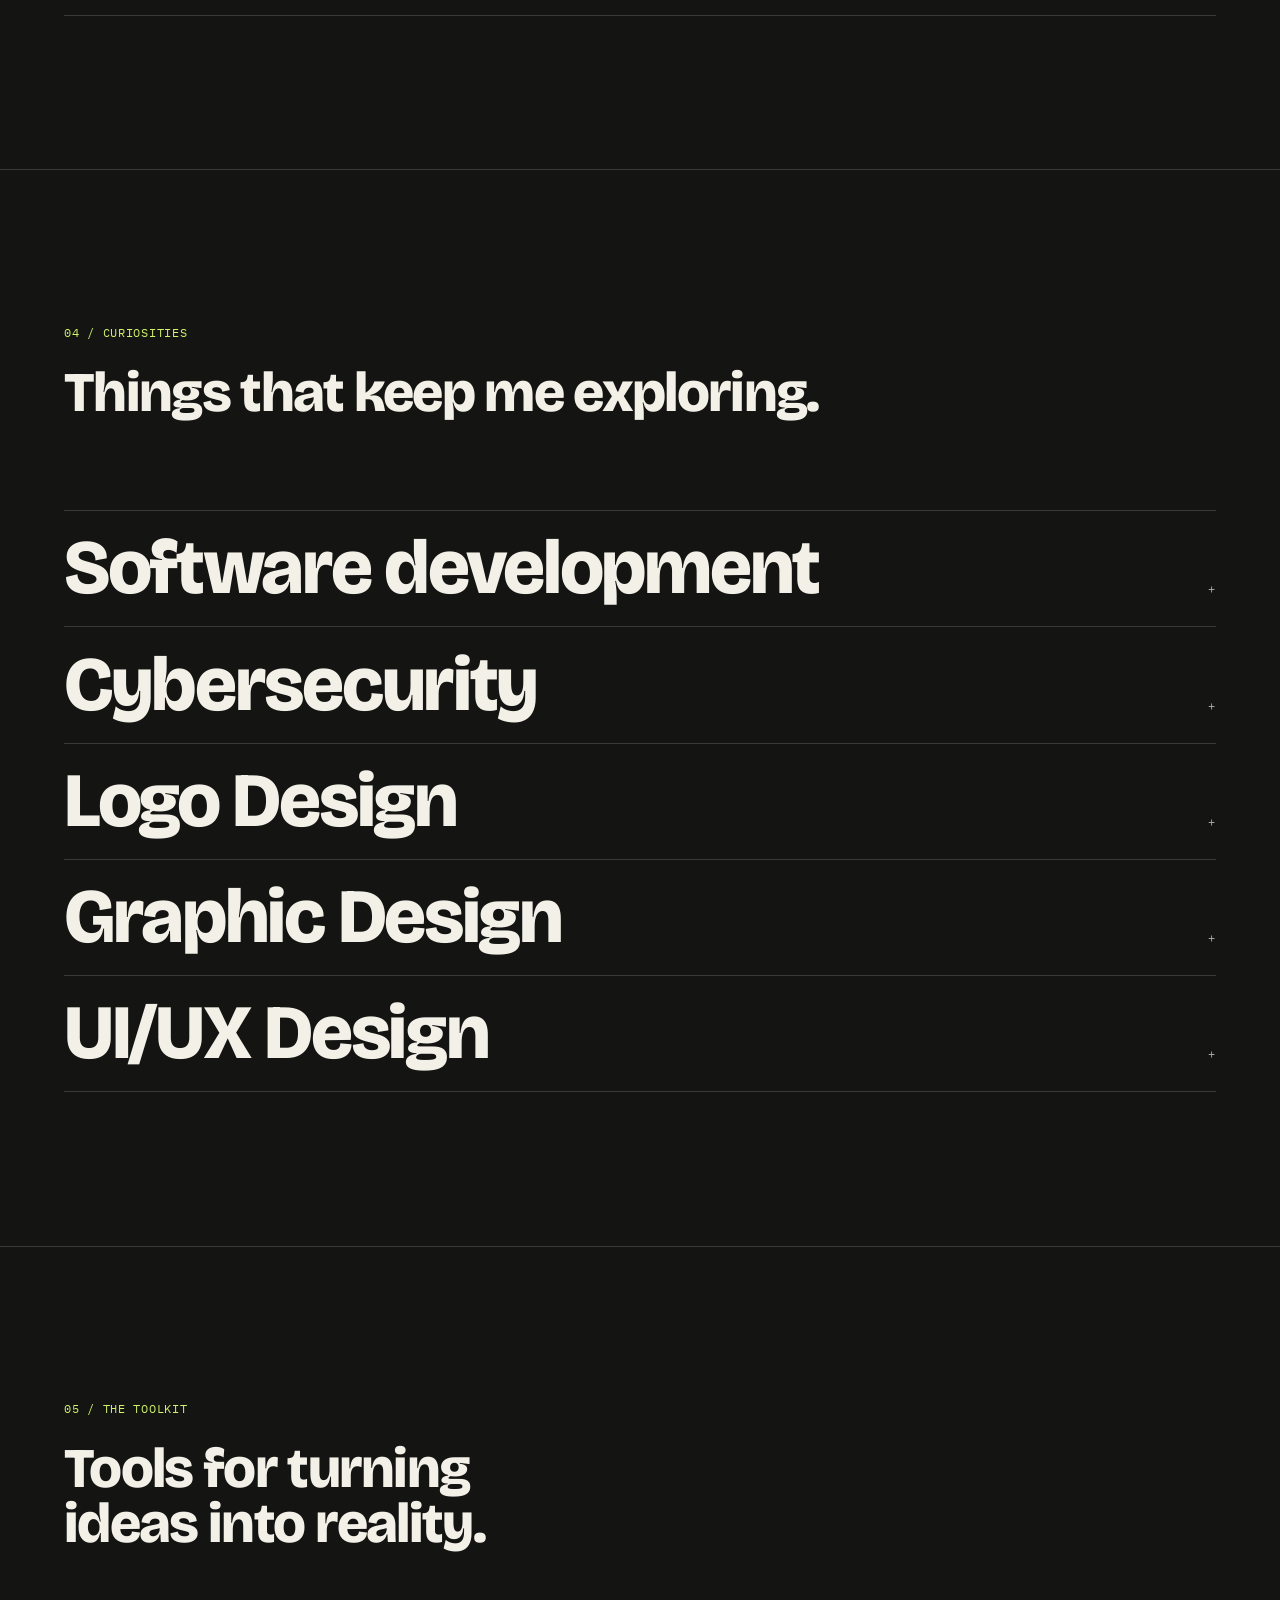
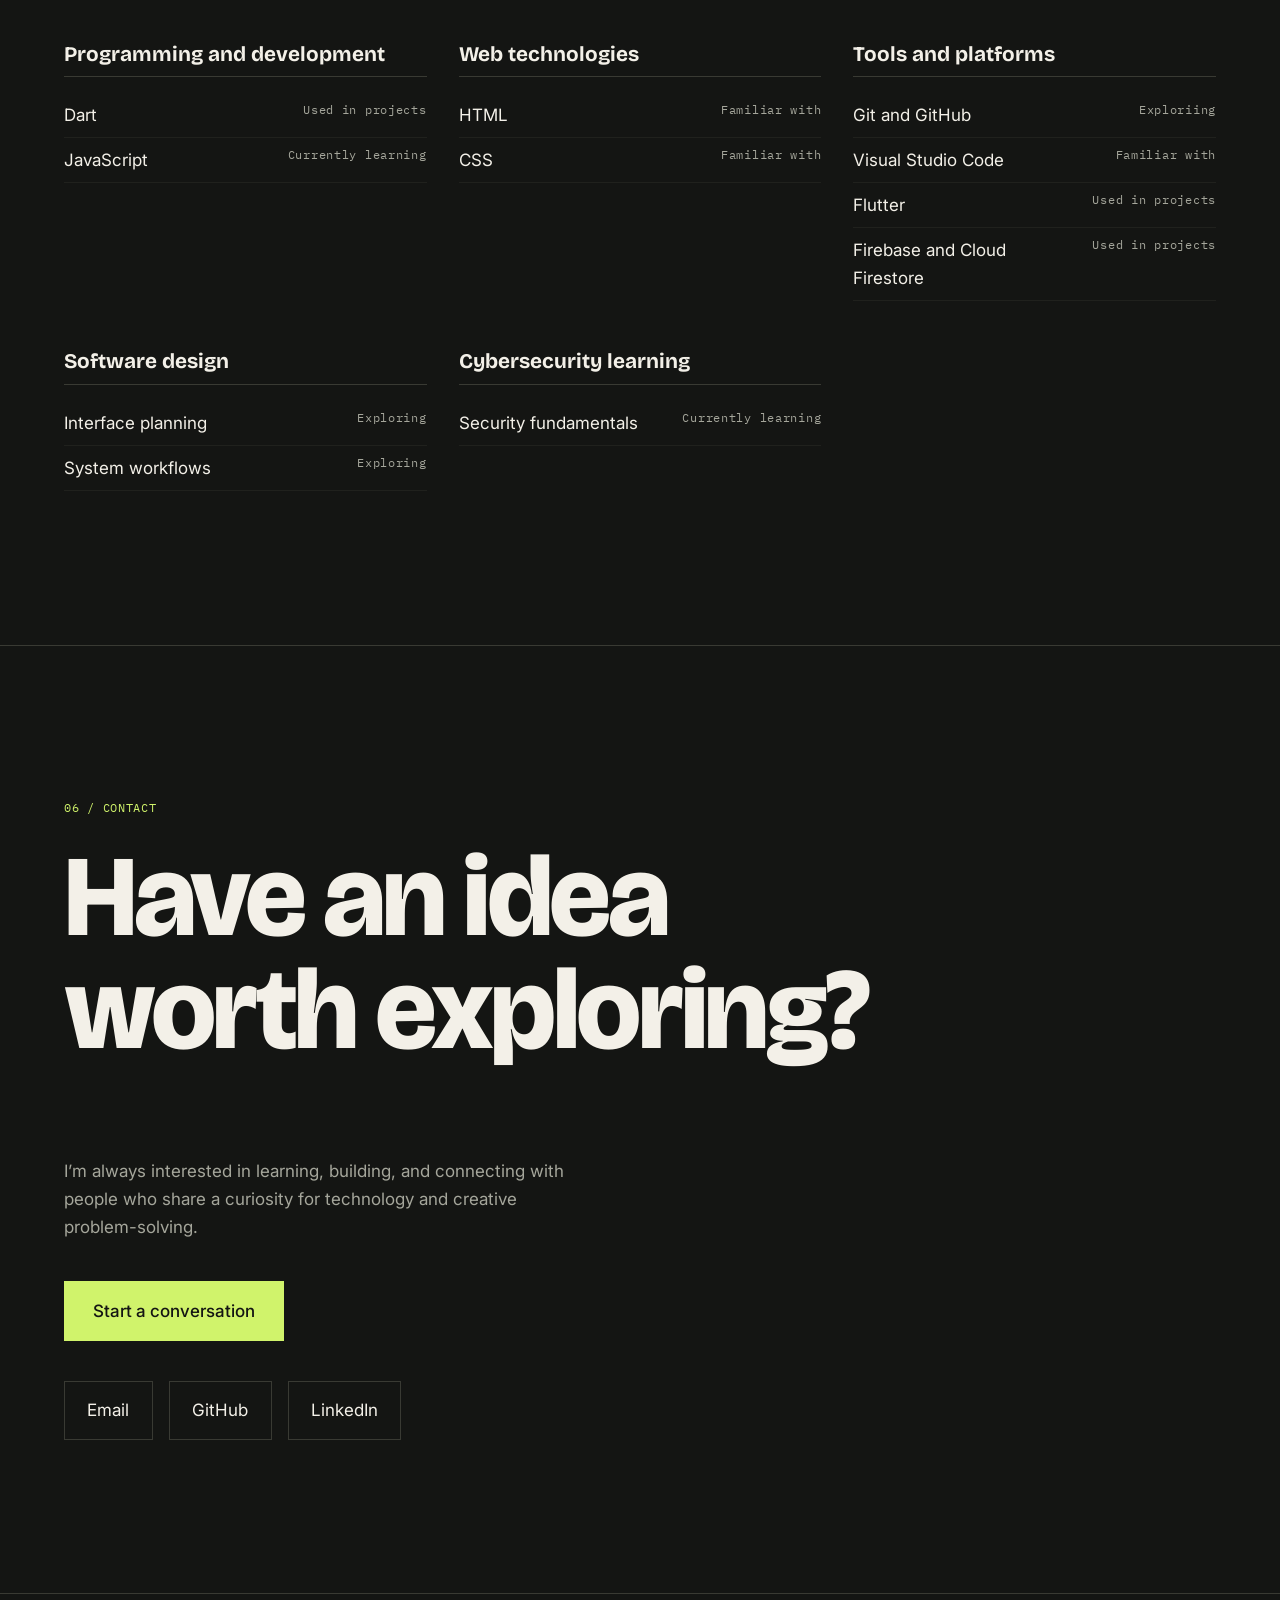
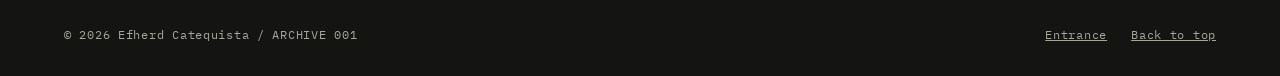
==== commit 998464d5: "Update portfolio" ====
--- a/portfolio.html
+++ b/portfolio.html
@@ -19,7 +19,7 @@
 <h1 class="ov__title">Efherd<br>Catequista</h1>
 <div class="ov__copy"><p class="ov__lead">Computer Engineering student, aspiring software engineer and cybersecurity professional.</p>
 <p>I am a Computer Engineering student who enjoys turning creative ideas into software applications. Passionate about design, problem-solving, and exploring how technology works, I am continually developing my skills in software design and cybersecurity. I see every idea as an opportunity to create, experiment, and build something meaningful. </p></div>
-<figure class="ov__fig"><div id="ov-fig"></div><figcaption class="mono">FIG. 02 — PORTRAIT, ARCHIVE 001</figcaption></figure>
+<figure class="ov__fig"><div id="ov-fig"></div><figcaption class="mono">PORTRAIT, ARCHIVE 001</figcaption></figure>
 </section>
 <section id="about" class="section ">
 <p class="label mono">01 / ABOUT</p>
